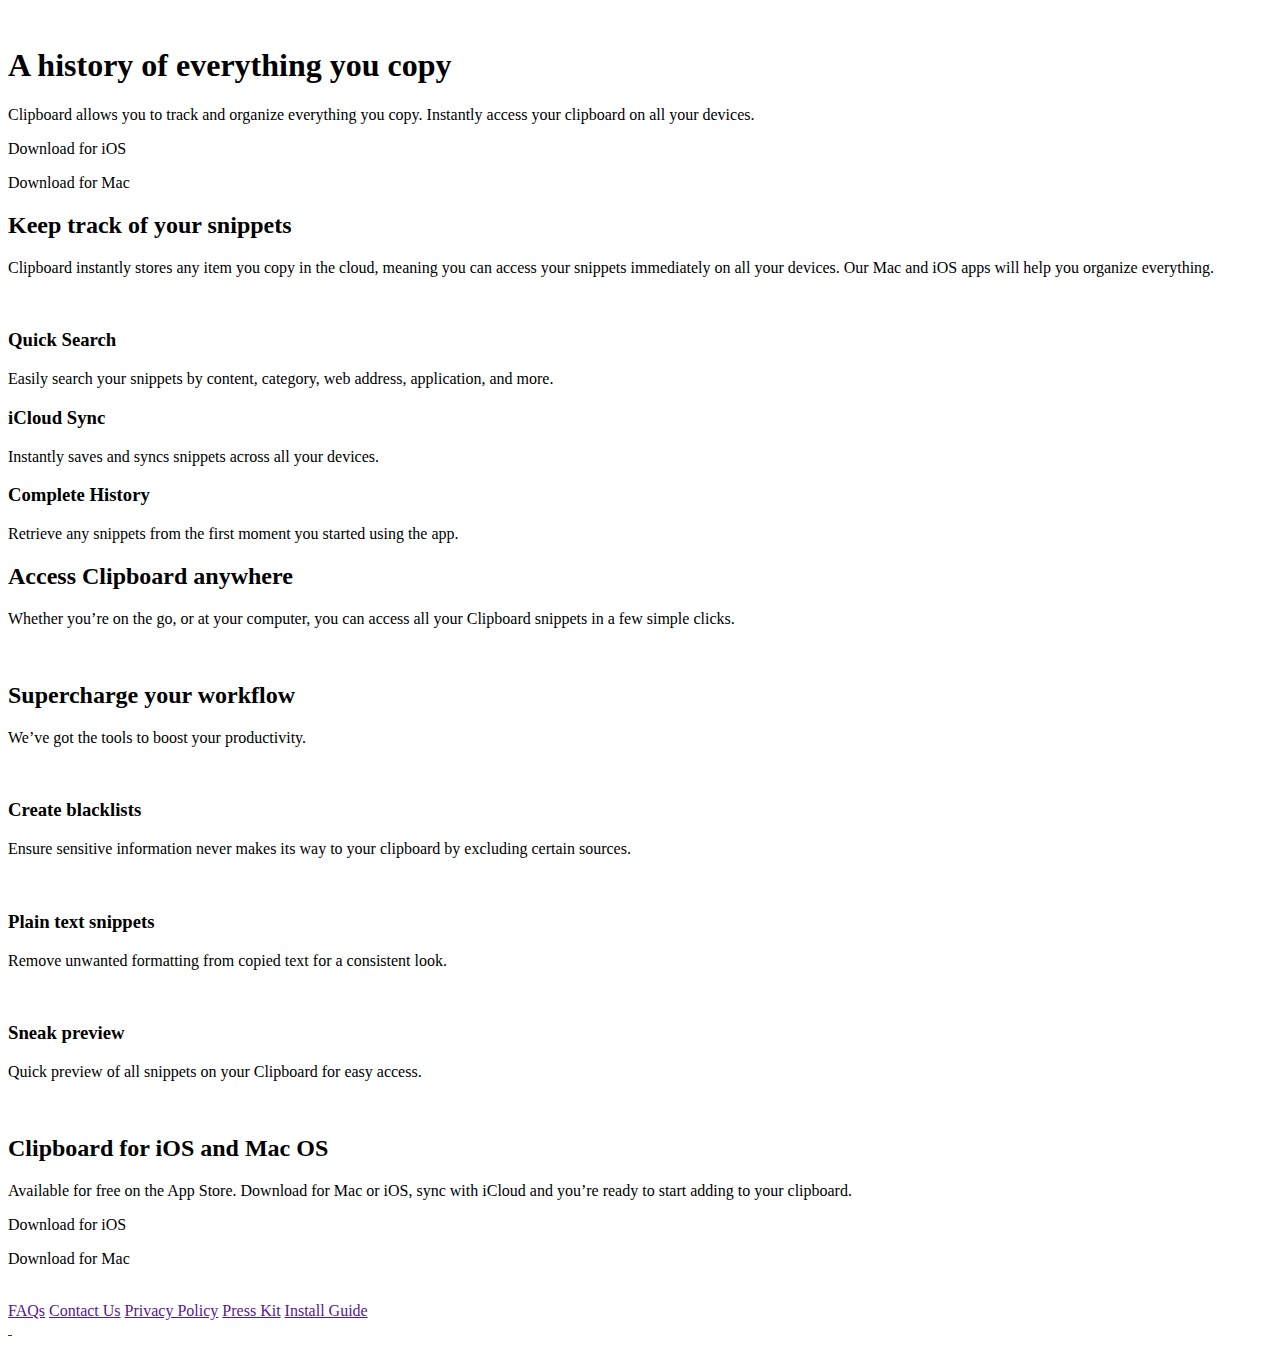
==== js1.html @ dd8a5832 "Create js1.html" ====
<!DOCTYPE html>
<html lang="en">

<head>
    <meta charset="UTF-8">
    <meta http-equiv="X-UA-Compatible" content="IE=edge">
    <meta name="viewport" content="width=device-width, initial-scale=1.0">

    <title>Copy</title>
    <link rel="stylesheet" href="global.css">

</head>

<body>
    <div class="header">
        <img class="header-logo" src="/clipboard-landing-page-master/images/logo.svg" alt="">

        <H1>A history of everything you copy</H1>
        <p class="line">Clipboard allows you to track and organize everything you copy. Instantly access your clipboard
            on all your
            devices.</p>

        <div class="download-button">
            <p class="ios button">Download for iOS</p>
            <p class="mac button">Download for Mac</p>

        </div>

    </div>

    <div class="section1">

        <div class="header2">
            <h2>Keep track of your snippets</h2>
            <p> Clipboard instantly stores any item you copy in the cloud,
                meaning you can access your snippets immediately on all your
                devices. Our Mac and iOS apps will help you organize everything.</p>
        </div>
        <div class="section1-part2">
            <img src="/clipboard-landing-page-master/images/image-computer.png" alt="">

            <div class="side-text">
                <div class="text1 text-sec2">
                    <h3>Quick Search</h3>
                    <p>Easily search your snippets by content, category, web address, application, and more.</p>
                </div>
                <div class="text2">
                    <h3>iCloud Sync</h3>
                    <p>
                        Instantly saves and syncs snippets across all your devices.
                    </p>
                </div>
                <div class="text3">
                    <h3>Complete History</h3>
                    <p>Retrieve any snippets from the first moment you started using the app.</p>
                </div>
            </div>


        </div>

    </div>
    <div class="section2">
        <div class="section-2-text">
            <h2>Access Clipboard anywhere</h2>
            <p>Whether you’re on the go, or at your computer, you can access all your Clipboard
                snippets in a few simple clicks.
            </p>
        </div>
        <img src="/clipboard-landing-page-master/images/image-devices.png" alt="">

    </div>
    <div class="section3">
        <div class="header3">
            <h2>Supercharge your workflow</h2>
            <p>We’ve got the tools to boost your productivity.
            </p>
        </div>
        <div class="products">
            <div class="product-1">
                <img src="/clipboard-landing-page-master/images/icon-blacklist.svg" alt="">
                <h3>Create blacklists</h3>
                <p>Ensure sensitive information never makes its way to your clipboard by excluding certain sources.</p>

            </div>

            <div class="product-2">
                <img src="/clipboard-landing-page-master/images/icon-text.svg" alt="">
                <h3>Plain text snippets</h3>
                <p>Remove unwanted formatting from copied text for a consistent look.
                </p>

            </div>

            <div class="product-3">
                <img src="/clipboard-landing-page-master/images/icon-preview.svg" alt="">
                <h3>Sneak preview</h3>
                <p>Quick preview of all snippets on your Clipboard for easy access.</p>

            </div>



        </div>
    </div>



    <div class="section4">
        <img src="/clipboard-landing-page-master/images/logo-google.png" alt="">
        <img src="/clipboard-landing-page-master/images/logo-ibm.png" alt="">
        <img src="/clipboard-landing-page-master/images/logo-microsoft.png" alt="">

        <img src="/clipboard-landing-page-master/images/logo-hp.png" alt="">

        <img src="/clipboard-landing-page-master/images/logo-vector-graphics.png" alt="">

    </div>


    <div class="section5 header">

        <h2>Clipboard for iOS and Mac OS</h2>
        <p class="last"> Available for free on the App Store. Download for Mac or iOS, sync with iCloud
            and you’re ready to start adding to your clipboard.</p>


        <div class="download-button">
            <p class="ios button">Download for iOS</p>
            <p class="mac button">Download for Mac</p>

        </div>


    </div>

    <footer class="foot">
        <img class="logo-bot" src="/clipboard-landing-page-master/images/logo.svg" alt="">
        <div class="links">
            <a href="">FAQs</a>
            <a href="">Contact Us</a>
            <a href="">Privacy Policy</a>
            <a href="">Press Kit</a>
            <a href="">Install Guide</a>
        </div>

        <div class="socials">
            <a href="">
                <img src="/clipboard-landing-page-master/images/icon-facebook.svg" alt="">

            </a>
            <a href=""><img src="/clipboard-landing-page-master/images/icon-twitter.svg" alt=""></a>
            <a href="">
                <img src="/clipboard-landing-page-master/images/icon-instagram.svg" alt="">
            </a>

        </div>
    </footer>

</body>

</html>
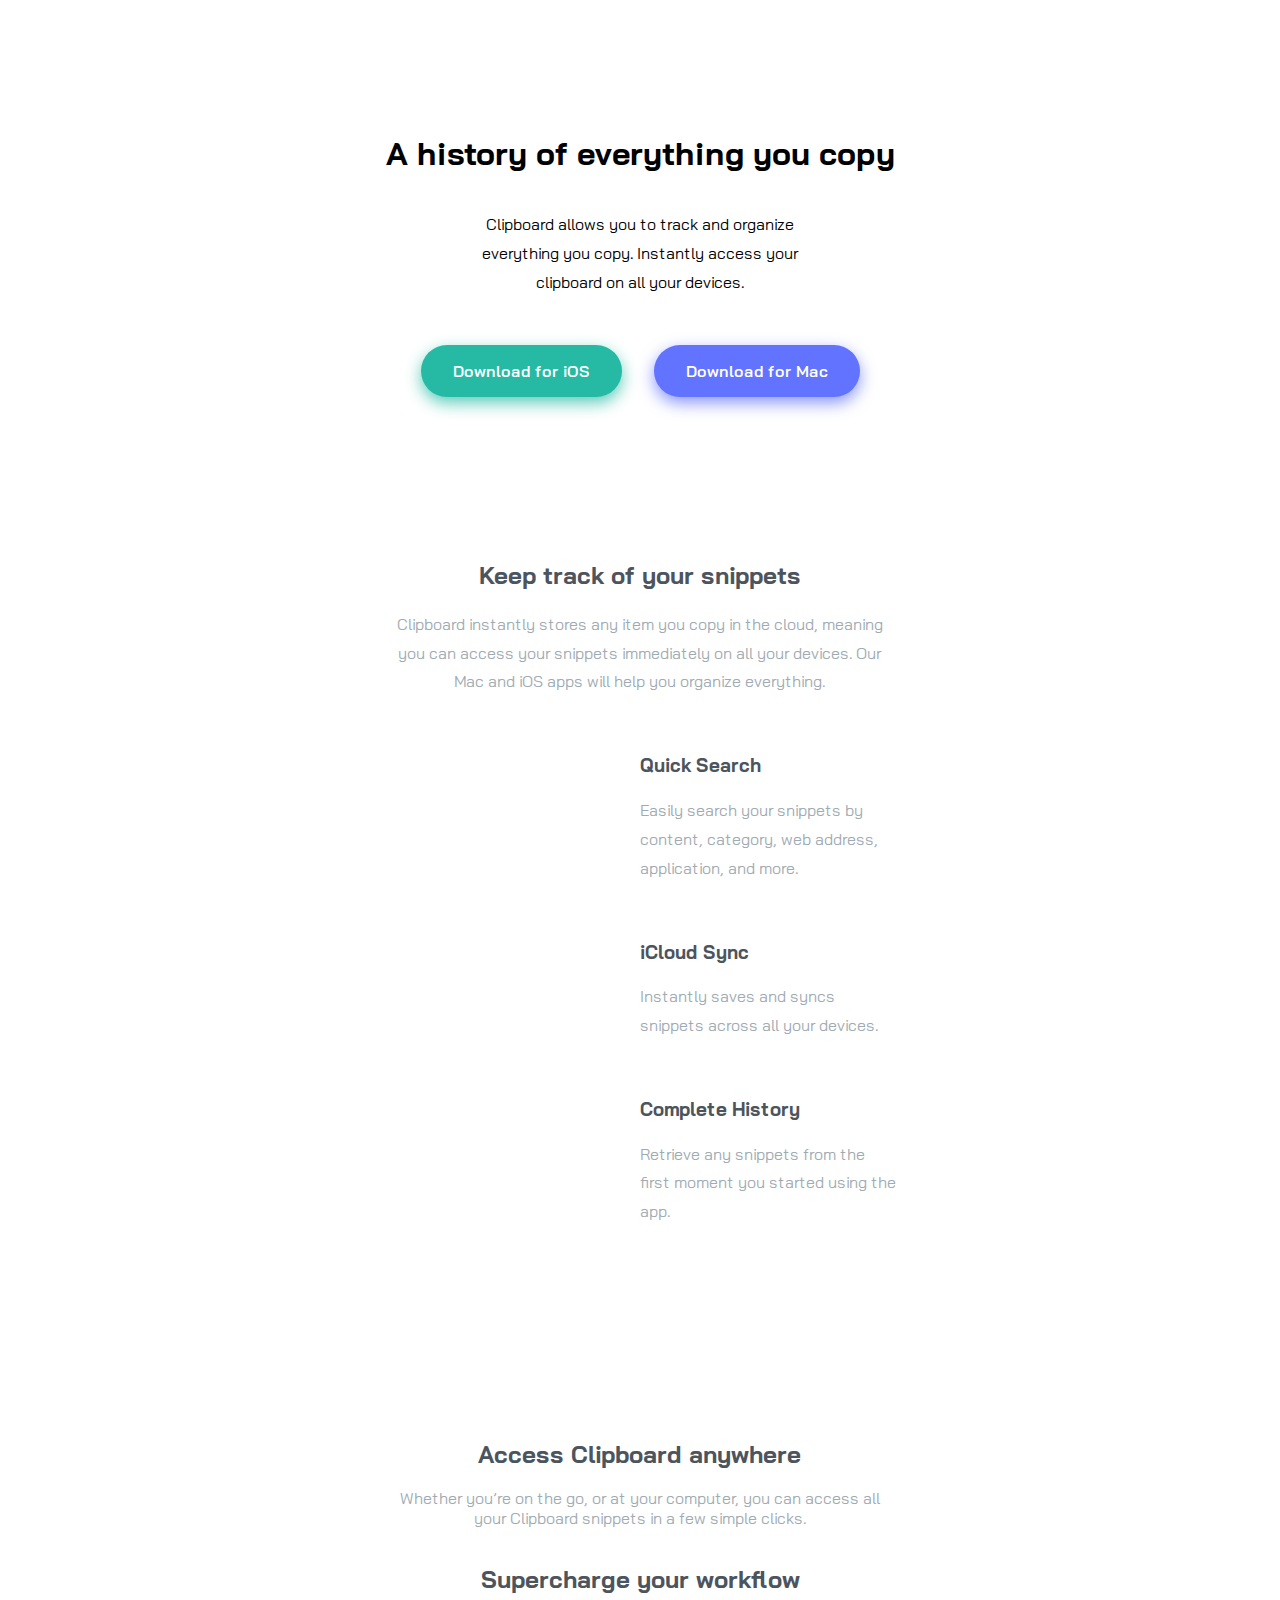
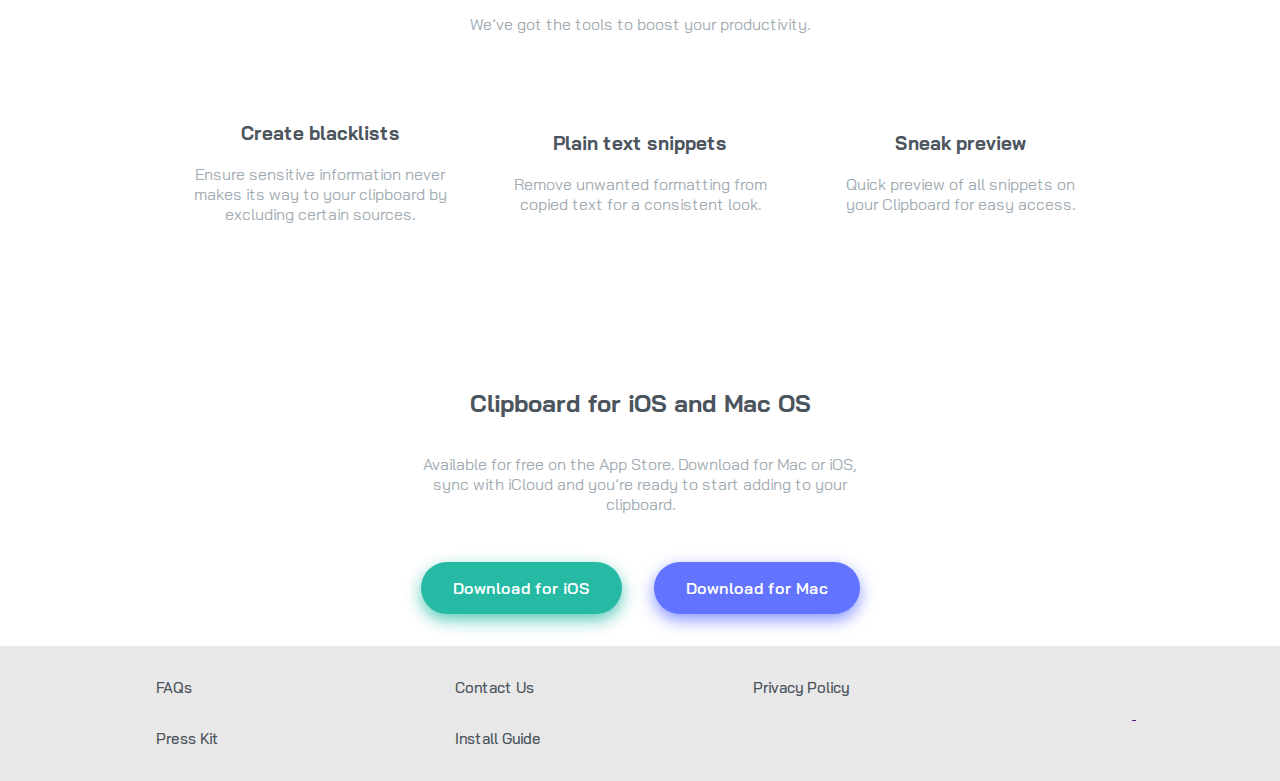
==== commit c4a96633: "Update js1.html" ====
--- a/js1.html
+++ b/js1.html
@@ -7,7 +7,7 @@
     <meta name="viewport" content="width=device-width, initial-scale=1.0">
 
     <title>Copy</title>
-    <link rel="stylesheet" href="global.css">
+    <link rel="stylesheet" href="js1.css">
 
 </head>
 
--- a/js1.css
+++ b/js1.css
@@ -0,0 +1,392 @@
+@import url('https://fonts.googleapis.com/css2?family=Bai+Jamjuree:wght@400;600&display=swap');
+
+
+body {
+
+    margin: 0;
+    padding: 0;
+    font-family: 'Bai Jamjuree',
+        sans-serif;
+    height: 100vh;
+    width: 100vw;
+}
+
+:root {
+    --light: hsl(171, 66%, 44%);
+    --dark: hsl(233, 100%, 69%);
+    --gray1: hsl(210, 10%, 33%);
+    --gray2: hsl(201, 11%, 66%);
+}
+
+/* 
+================= 
+HEADER
+=================
+*/
+.header {
+
+    background: url(/clipboard-landing-page-master/images/bg-header-desktop.png);
+    background-repeat: no-repeat;
+    background-size: cover;
+    height: 60%;
+    display: flex;
+    align-items: center;
+    justify-content: center;
+    flex-direction: column;
+    box-sizing: border-box;
+    text-align: center;
+
+}
+
+.line {
+
+    width: 30%;
+    line-height: 1.8em;
+    box-sizing: border-box;
+}
+
+.download-button {
+    display: flex;
+    flex-direction: row;
+
+    box-sizing: border-box;
+    margin: 1em;
+    padding: 0;
+
+}
+
+.button {
+    padding: 1em 2em;
+    margin: 1em;
+    border-radius: 50px;
+    box-sizing: border-box;
+    font-weight: 550;
+    color: white;
+
+}
+
+.button:hover {
+    opacity: 0.8;
+    cursor: pointer;
+    box-shadow: none;
+}
+
+.ios {
+    background: var(--light);
+    box-shadow: 0px 6px 16px 0px rgba(38, 186, 164, 0.75);
+}
+
+.mac {
+    background: var(--dark);
+    box-shadow: 0px 6px 16px 0px rgba(97, 115, 255, 0.75);
+}
+
+/* 
+================= 
+SECTION1
+=================
+*/
+
+.section1 {
+    display: flex;
+    flex-direction: column;
+
+
+}
+
+.section1 p {
+
+    color: var(--gray2);
+    line-height: 1.8em;
+
+}
+
+.header2 {
+    text-align: center;
+
+    width: 38%;
+    color: var(--gray1);
+    margin: auto;
+
+}
+
+.section1-part2 {
+    display: grid;
+    grid-template-rows: repeat(4, 1fr);
+    grid-template-columns: 1fr 1fr 1fr;
+    width: 75%;
+
+
+
+}
+
+.section1-part2 img {
+    grid-row: span 4;
+    grid-column: span 2;
+}
+
+.side-text {
+
+    grid-column: 3;
+    grid-row: 1/4;
+}
+
+.side-text h3 {
+    color: var(--gray1);
+}
+
+.text1,
+.text2,
+.text3 {
+    padding-top: 1.4rem;
+    width: 80%;
+}
+
+/* 
+================= 
+SECTION2
+=================
+*/
+
+.section2 {
+    display: flex;
+    flex-direction: column;
+    width: 100%;
+
+    align-items: center;
+    justify-content: center;
+
+}
+
+.section-2-text {
+    text-align: center;
+    width: 38%;
+
+}
+
+.section-2-text h2 {
+    color: var(--gray1);
+}
+
+.section-2-text p {
+    color: var(--gray2);
+}
+
+.section3 {
+    display: flex;
+    flex-direction: column;
+    text-align: center;
+    width: 100%;
+
+
+
+
+
+}
+
+.section3 h2,
+.section3 h3 {
+    color: var(--gray1);
+
+}
+
+.section3 p {
+    color: var(--gray2);
+}
+
+.product-1,
+.product-2,
+.product-3 {
+    width: 20%;
+
+    margin: 1em;
+    padding: 1em;
+
+}
+
+.products {
+    display: flex;
+    flex-direction: row;
+    align-items: center;
+    justify-content: center;
+
+}
+
+.section4 {
+    display: flex;
+    flex-direction: row;
+
+    align-items: center;
+    justify-content: center;
+
+}
+
+.section4 img {
+
+    margin: 3rem;
+    box-sizing: border-box;
+}
+
+.section5 {
+
+    background: none;
+    height: auto;
+}
+
+.section5 h2 {
+    color: var(--gray1);
+}
+
+.last {
+    width: 35%;
+    color: var(--gray2);
+}
+
+footer {
+    display: flex;
+    flex-direction: row;
+    background: rgb(233, 232, 232);
+    font-size: 15px;
+    font-weight: 500;
+    box-sizing: border-box;
+
+    color: var(--gray1);
+    align-items: center;
+    height: 15vh;
+    justify-content: center;
+}
+
+.logo-bot {
+    height: 60px;
+
+
+}
+
+
+
+
+.links {
+    display: grid;
+
+    grid-template-columns: repeat(3, 1fr);
+    width: 50%;
+
+    width: 70%;
+
+    box-sizing: border-box;
+    margin: 0 5rem 0 5rem;
+}
+
+.links a {
+    text-decoration: none;
+    color: var(--gray1);
+    padding: 1rem;
+    font-weight: 500;
+
+}
+
+.socials a {
+    padding: 1rem;
+}
+
+.socials a:hover img {
+    filter: brightness(0);
+}
+
+.links a:hover {
+    color: var(--light);
+}
+
+@media screen and (max-width:50em) {
+    .line {
+        width: 80%;
+
+    }
+
+    .header {
+        background: url(/clipboard-landing-page-master/images/bg-header-mobile.png);
+        background-repeat: no-repeat;
+        background-size: cover;
+        height: 100%;
+
+    }
+
+    .download-button {
+        flex-direction: column;
+    }
+
+    .header2 {
+        width: 80%;
+    }
+
+    .section1-part2 {
+        display: flex;
+        flex-direction: column;
+
+        width: 100%;
+        box-sizing: border-box;
+        text-align: center;
+        align-items: center;
+    }
+
+    .section1-part2 img {
+        width: 80%;
+    }
+
+    .section1 {
+        width: 100%;
+
+    }
+
+
+
+    .text1,
+    .text2,
+    .text3 {
+        display: block;
+        margin: auto;
+    }
+
+    .section2 img {
+        width: 100%;
+
+    }
+
+    .products {
+        flex-direction: column;
+    }
+
+    .section4 {
+        flex-direction: column;
+    }
+
+    .section5 {
+        background: none;
+
+    }
+
+    footer {
+        display: flex;
+        flex-direction: column;
+        height: auto;
+        margin: 0;
+
+    }
+
+    .links {
+        display: flex;
+        flex-direction: column;
+        justify-content: center;
+        align-items: center;
+        margin: 2rem 0;
+    }
+
+    .logo-bot {
+        padding-top: 1rem;
+    }
+
+    .socials {
+        margin-bottom: 1rem;
+    }
+
+}
